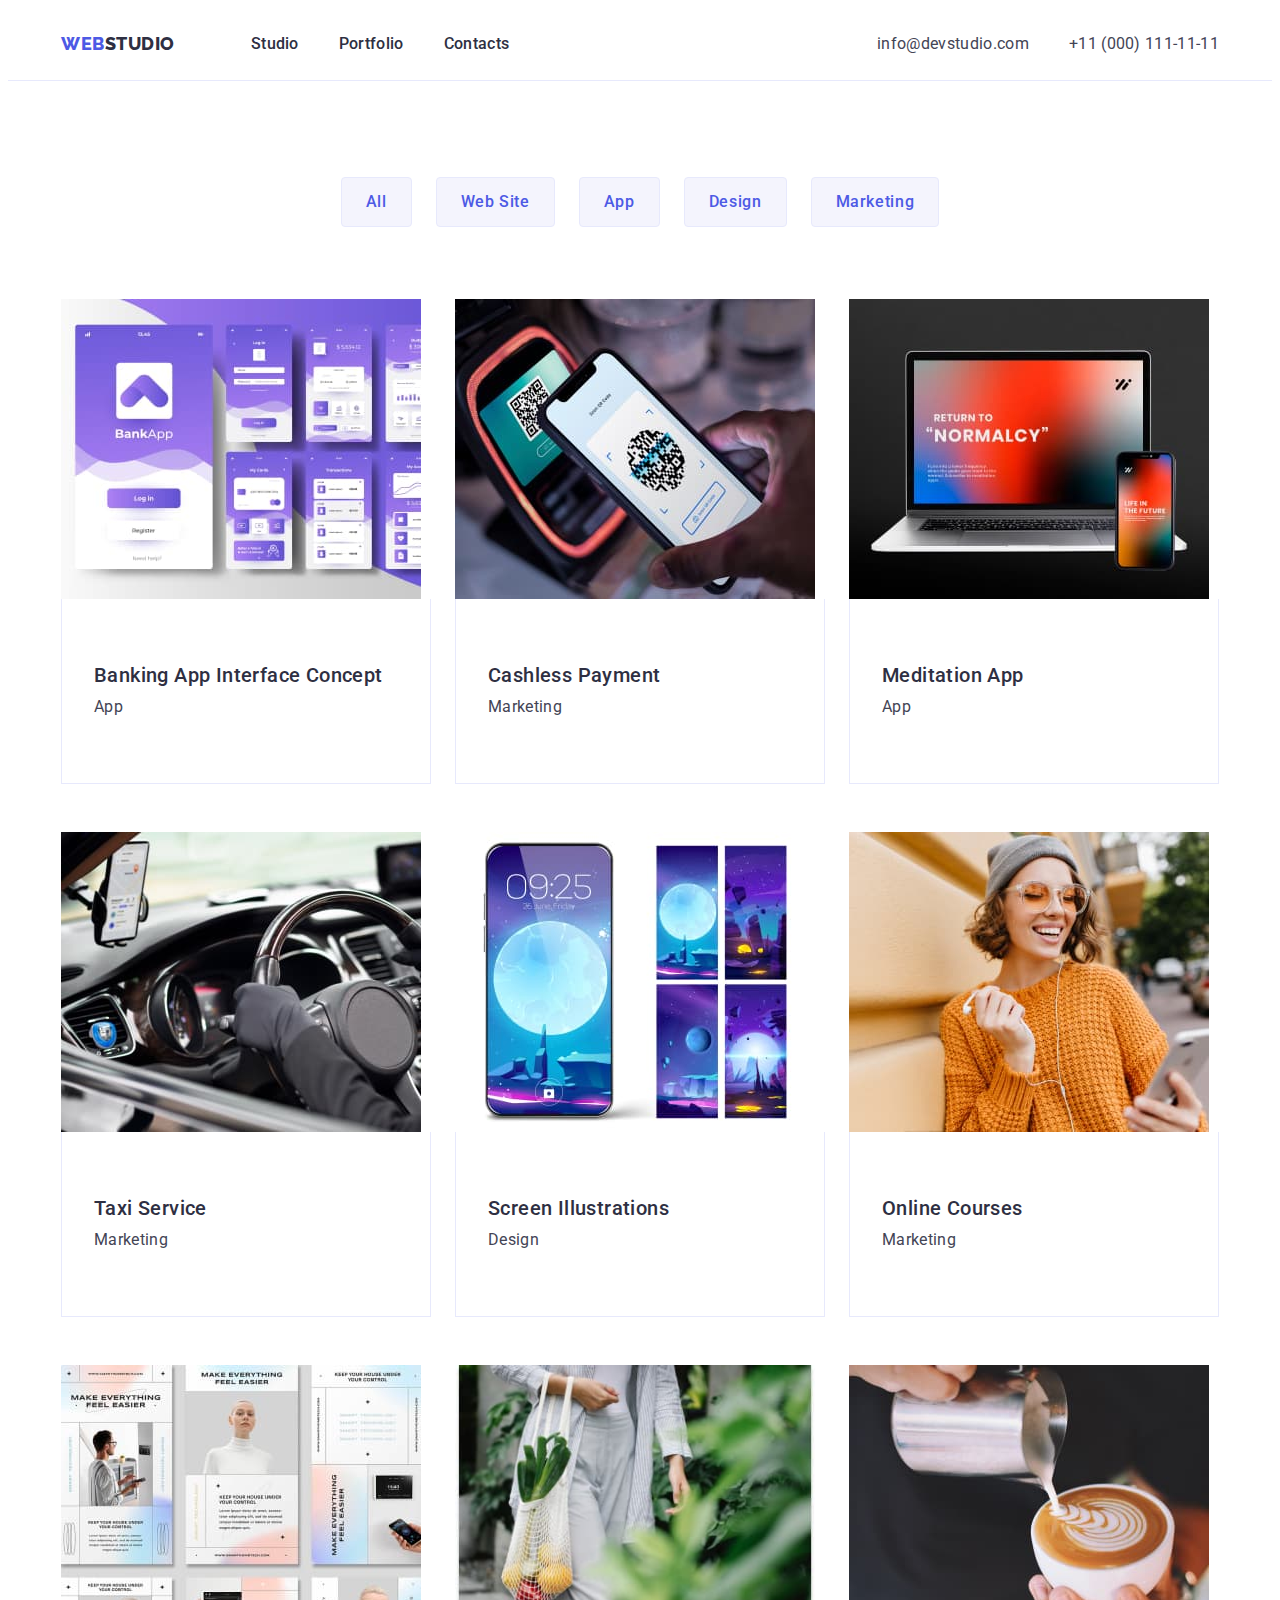
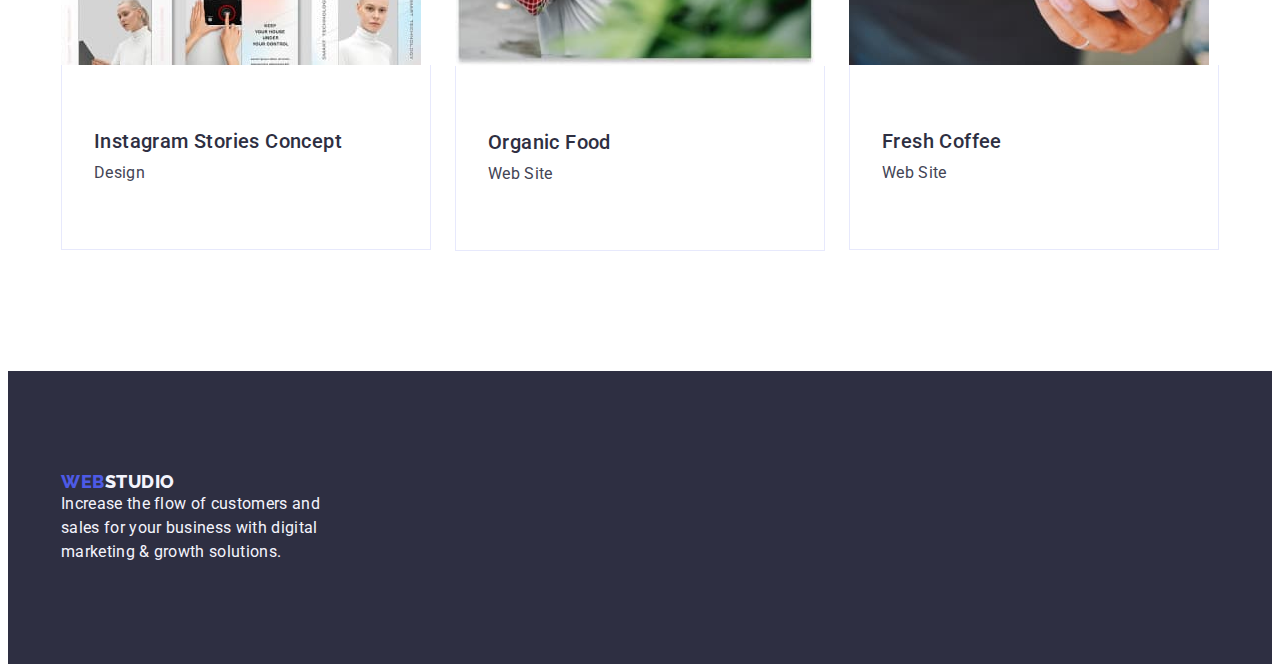
==== portfolio.html @ 02a29c26 "lets-get-started-hw4" ====
<!DOCTYPE html>
<html lang="en">
  <head>
    <meta charset="UTF-8" />
    <meta name="viewport" content="width=device-width, initial-scale=1.0" />
    <title>Portfolio</title>
    <link
      rel="stylesheet"
      href="https://cdnjs.cloudflare.com/ajax/libs/modern-normalize/2.0.0/modern-normalize.min.css"
      integrity="sha512-4xo8blKMVCiXpTaLzQSLSw3KFOVPWhm/TRtuPVc4WG6kUgjH6J03IBuG7JZPkcWMxJ5huwaBpOpnwYElP/m6wg=="
      crossorigin="anonymous"
      referrerpolicy="no-referrer"
    />
    <link rel="stylesheet" href="./css/styles.css" />
    <link rel="preconnect" href="https://fonts.googleapis.com" />
    <link rel="preconnect" href="https://fonts.gstatic.com" crossorigin />
    <link
      href="https://fonts.googleapis.com/css2?family=Raleway:wght@800&family=Roboto:wght@400;500;700;900&display=swap"
      rel="stylesheet"
    />
  </head>
  <body>
    <header class="upper">
      <div class="header-nav container">
        <nav class="logo-navi">
          <a class="logo link" href="./index.html"
            >Web<span class="logo-end">Studio</span></a
          >
          <ul class="list-navi list">
            <li class="navigation-item">
              <a class="navigation-link link" href="./index.html">Studio</a>
            </li>
            <li class="navigation-item">
              <a class="navigation-link link" href="./portfolio.html">Portfolio</a>
            </li>
            <li class="navigation-item">
              <a class="navigation-link link" href="">Contacts</a>
            </li>
          </ul>
        </nav>
        <address class="contact-us">
          <ul class="list contact-nav">
            <li class="address-item">
              <a class="link" href="mailto:info@devstudio.com"
                >info@devstudio.com</a
              >
            </li>
            <li class="address-item">
              <a class="link" href="tel:+110001111111">+11 (000) 111-11-11</a>
            </li>
          </ul>
        </address>
      </div>
    </header>
    <main>
      <section class="portfolio">
        <div class="container">
          <h1 class="visually-hidden">Portfolio</h1>

          <ul class="list filtr-btn">
            <li>
              <button class="portfolio-filtr-btn" type="button">All</button>
            </li>
            <li>
              <button class="portfolio-filtr-btn" type="button">
                Web Site
              </button>
            </li>
            <li>
              <button class="portfolio-filtr-btn" type="button">App</button>
            </li>
            <li>
              <button class="portfolio-filtr-btn" type="button">Design</button>
            </li>
            <li>
              <button class="portfolio-filtr-btn" type="button">
                Marketing
              </button>
            </li>
          </ul>

          <ul class="list portfolio-cards">
            <li class="item-portfolio-card">
              <a class="link" href="">
                <img
                  src="./images/project-card-1.jpg"
                  alt="Banking App Interface Concept"
                  width="360"
                  height="300"
                />
                <div class="portfolio-cards-total">
                  <h2 class="portfolio-cards-title">
                    Banking App Interface Concept
                  </h2>
                  <p class="portfolio-cards-text">App</p>
                </div>
              </a>
            </li>
            <li class="item-portfolio-card">
              <a class="link" href="">
                <img
                  src="./images/project-card-2.jpg"
                  alt="Cashless Payment"
                  width="360"
                  height="300"
                />
                <div class="portfolio-cards-total">
                  <h2 class="portfolio-cards-title">Cashless Payment</h2>
                  <p class="portfolio-cards-text">Marketing</p>
                </div>
              </a>
            </li>
            <li class="item-portfolio-card">
              <a class="link" href="">
                <img
                  src="./images/project-card-3.jpg"
                  alt="Meditation App"
                  width="360"
                  height="300"
                />
                <div class="portfolio-cards-total">
                  <h2 class="portfolio-cards-title">Meditation App</h2>
                  <p class="portfolio-cards-text">App</p>
                </div>
              </a>
            </li>
            <li class="item-portfolio-card">
              <a class="link" href="">
                <img
                  src="./images/project-card-4.jpg"
                  alt="Taxi Service"
                  width="360"
                  height="300"
                />
                <div class="portfolio-cards-total">
                  <h2 class="portfolio-cards-title">Taxi Service</h2>
                  <p class="portfolio-cards-text">Marketing</p>
                </div>
              </a>
            </li>
            <li class="item-portfolio-card">
              <a class="link" href="">
                <img
                  src="./images/project-card-5.jpg"
                  alt="Screen Illustrations"
                  width="360"
                  height="300"
                />
                <div class="portfolio-cards-total">
                  <h2 class="portfolio-cards-title">Screen Illustrations</h2>
                  <p class="portfolio-cards-text">Design</p>
                </div>
              </a>
            </li>
            <li class="item-portfolio-card">
              <a class="link" href="">
                <img
                  src="./images/project-card-6.jpg"
                  alt="Online Courses"
                  width="360"
                  height="300"
                />
               <div class="portfolio-cards-total">
                  <h2 class="portfolio-cards-title">Online Courses</h2>
                  <p class="portfolio-cards-text">Marketing</p>
               </div>
              </a>
            </li>
            <li class="item-portfolio-card">
              <a class="link" href="">
                <img
                  src="./images/project-card-7.jpg"
                  alt="Instagram Stories Concept"
                  width="360"
                  height="300"
                />
               <div class="portfolio-cards-total">
                  <h2 class="portfolio-cards-title">Instagram Stories Concept</h2>
                  <p class="portfolio-cards-text">Design</p>
               </div>
              </a>
            </li>
            <li class="item-portfolio-card">
              <a class="link" href="">
                <img
                  src="./images/project-card-8.jpg"
                  alt="Organic Food"
                  width="360"
                  height="300"
                />
                <div class="portfolio-cards-total">
                  <h2 class="portfolio-cards-title">Organic Food</h2>
                  <p class="portfolio-cards-text">Web Site</p>
                </div>
              </a>
            </li>
            <li class="item-portfolio-card">
              <a class="link" href="">
                <img
                  src="./images/project-card-9.jpg"
                  alt="Fresh Coffee"
                  width="360"
                  height="300"
                />
               <div class="portfolio-cards-total">
                  <h2 class="portfolio-cards-title">Fresh Coffee</h2>
                  <p class="portfolio-cards-text">Web Site</p>
               </div>
              </a>
            </li>
          </ul>
        </div>
      </section>
    </main>
    <footer class="bottom">
      <div class="container">
        <a class="logo link" href="./index.html"
          >Web<span class="bottom-logo-end">Studio</span></a
        >
        <p class="footer-text">
          Increase the flow of customers and sales for your business with
          digital marketing & growth solutions.
        </p>
      </div>
    </footer>
  </body>
</html>
---- css/styles.css ----
:root {
  --color-primary-brand: #4d5ae5;
  --color-pressed-state: #404bbf;
  --color-dark: #2e2f42;
  --color-success: #31d0aa;
  --color-text: #434455;
  --color-subtitle-text: #8e8f99;
  --color-accent: #e7e9fc;
  --color-light-mode-background: #f4f4fd;
  --color-overlay: #2e2f42;
  --color-hero-background: #2e2f42;
  --color-hero-title: #ffffff;
  --color-advantages-background: #ffffff;
  --color-team-card-background: #ffffff;
  --color-header-background: #ffffff;
  --color-activity-background: #ffffff;
  --color-modal-background: #fcfcfc;
  --color-portfolio-background: #ffffff;
}
/* **************************************************** */
body {
  font-family: "Roboto", sans-serif;
  color: var(--color-text);
  background-color: var(--color-team-card-background);
}

header {
  border-bottom: 1px solid var(--color-accent, #e7e9fc);
  background: var(--color-header-background, #ffffff);
}

footer {
  background-color: var(--color-overlay);
}

address {
  font-style: normal;
}

button {
  font-family: inherit;
}

.link {
  text-decoration: none;
  color: currentColor;
}

.list {
  list-style-type: none;
}

h1,
h2,
h3,
h4,
h5,
h6,
p {
  margin-top: 0;
  margin-bottom: 0;
}

ul,
ol {
  margin-top: 0;
  margin-bottom: 0;
  padding-left: 0;
}

img {
  display: block;
  max-width: 100%;
  height: auto;
}

.visually-hidden {
  position: absolute;
  width: 1px;
  height: 1px;
  margin: -1px;
  border: 0;
  padding: 0;
  white-space: nowrap;
  clip-path: inset(100%);
  clip: rect(0 0 0 0);
  overflow: hidden;
}

.container {
  max-width: 1158px;
  margin: 0 auto;
  padding: 0 15px;
}

.upper {
  padding: 24px 0;
}

.header-nav {
  display: flex;
  align-items: center;
}

.logo-navi {
  display: flex;
  align-items: center;
}

.list-navi {
  display: flex;
  align-items: center;
  gap: 40px;
}

.logo {
  color: var(--color-primary-brand);
  font-family: "Raleway", sans-serif;
  font-size: 18px;
  font-weight: 800;
  line-height: 1.17;
  letter-spacing: 0.03em;
  text-transform: uppercase;
  margin-right: 76px;
}

.logo-end {
  color: var(--color-dark);
}

.contact-us {
  margin-left: auto;
}

.contact-nav {
  display: flex;
  align-items: center;
  gap: 40px;
}

.navigation-item {
  color: var(--color-dark);
  font-size: 16px;
  font-weight: 500;
  line-height: 1.5;
  letter-spacing: 0.02em;
}

.navigation-link {
  padding: 24px 0 24px;
}

.address-item {
  font-size: 16px;
  font-weight: 400;
  line-height: 1.5;
  letter-spacing: 0.02em;
}

.link:hover,
.link:focus {
  color: var(--color-pressed-state);
}

.hero {
  background-color: var(--color-hero-background);
  max-width: 100%;
  padding: 188px 0px;
  margin: 0 auto;
}

.hero-title {
  color: var(--color-hero-title);
  text-align: center;
  font-size: 56px;
  line-height: 1.07;
  letter-spacing: 0.02em;
  max-width: 496px;
  text-align: center;
  margin: 0 auto;
  margin-bottom: 48px;
}

.hero-btn {
  cursor: pointer;
  color: var(--color-team-card-background);
  font-size: 16px;
  font-weight: 500;
  line-height: 1.5;
  letter-spacing: 0.04em;
  background-color: var(--color-primary-brand);
  display: block;
  min-width: 169px;
  height: 56px;
  padding: 16px 32px;
  margin: 0 auto;
  gap: 10px;
  border: none;
  border-radius: 4px;
  box-shadow: 0px 4px 4px 0px rgba(0, 0, 0, 0.15);
}

.hero-btn:hover,
.hero-btn:focus {
  background-color: var(--color-pressed-state);
}

.advantages {
  background-color: var(--color-advantages-background);
  padding-top: 120px;
  padding-bottom: 120px;
}

.advantages-list {
  display: flex;
  gap: 24px;
}

.advantages-item {
  width: calc((100% - 3 * 24px) / 4);
}

.advantages-subtitle {
  color: var(--color-dark);
  font-size: 20px;
  font-weight: 500;
  line-height: 1.2;
  letter-spacing: 0.02em;
  margin-bottom: 8px;
}
.advantages-text {
  color: var(--color-text);
  font-size: 16px;
  font-weight: 400;
  line-height: 1.5;
  letter-spacing: 0.02em;
}

.activity {
  background-color: var(--color-activity-background);
  padding-bottom: 120px;
}

.activity-title {
  color: var(--color-dark);
  text-align: center;
  font-size: 36px;
  font-weight: 700;
  line-height: 1.11;
  letter-spacing: 0.02em;
  text-transform: capitalize;
  margin-bottom: 72px;
}

.activity-list {
  display: flex;
  gap: 24px;
}

.activity-item {

}

.team {
  background-color: var(--color-light-mode-background);
  padding-top: 120px;
  padding-bottom: 120px;
}

.team-list {
  display: flex;
  gap: 24px;
}

.team-list-item {
  background-color: var(--color-team-card-background);
  width: calc((100% - 3 * 24px) / 4);
  border-radius: 0px 0px 4px 4px;
}

.team-member {
  padding: 32px 0;
}

.team-title {
  color: var(--color-dark);
  text-align: center;
  font-size: 36px;
  font-weight: 700;
  line-height: 1.11;
  letter-spacing: 0.02em;
  text-transform: capitalize;
  margin-bottom: 72px;
}

.team-subtitle {
  color: var(--color-dark);
  text-align: center;
  font-size: 20px;
  font-weight: 500;
  line-height: 1.2;
  letter-spacing: 0.02em;
  margin-bottom: 8px;
}

.team-text {
  color: var(--color-text);
  text-align: center;
  font-size: 16px;
  font-weight: 400;
  line-height: 1.5;
  letter-spacing: 0.02em;
}

.bottom {
  padding: 100px 0;
}

.bottom-logo {
  color: var(--color-primary-brand);
  font-family: "Raleway", sans-serif;
  font-size: 18px;
  font-weight: 800;
  line-height: 1.17;
  letter-spacing: 0.03em;
  text-transform: uppercase;
  margin-bottom: 16px;
  display: inline-block;
}

.bottom-logo-end {
  color: var(--color-light-mode-background);
  font-family: "Raleway", sans-serif;
  font-size: 18px;
  font-weight: 800;
  line-height: 1.17;
  letter-spacing: 0.03em;
  text-transform: uppercase;
}

.footer-text {
  color: var(--color-light-mode-background);
  font-size: 16px;
  font-weight: 400;
  line-height: 1.5;
  letter-spacing: 0.02em;
  max-width: 264px;
  height: 72px;
}

.portfolio {
  background-color: var(--color-portfolio-background);
  padding-top: 96px;
  padding-bottom: 120px;
}

.filtr-btn {
  display: flex;
  justify-content: center;
  gap: 24px;
  margin-bottom: 72px;
}

.portfolio-filtr-btn {
  color: var(--color-primary-brand);
  text-align: center;
  font-size: 16px;
  font-weight: 500;
  line-height: 1.5;
  letter-spacing: 0.04em;
  background: var(--color-light-mode-background);
  cursor: pointer;
  border-radius: 4px;
  border: 1px solid var(--color-accent);
  background: var(--color-light-mode-background);
  padding: 12px 24px;
}

.portfolio-filtr-btn:hover,
.portfolio-filtr-btn:focus {
  color: var(--color-hero-title);
  background-color: var(--color-pressed-state);
  border: 1px solid transparent;
}

.portfolio-cards {
  display: flex;
  flex-shrink: 0;
  flex-wrap: wrap;
  column-gap: 24px;
  row-gap: 48px;
}

.item-portfolio-card {
  width: calc((100% - 48px) / 3);
}

.portfolio-cards-total {
  padding: 32px 16px;
  border: 1px solid #e7e9fc;
  border-top: none;
}

.portfolio-cards-title {
  color: var(--color-dark);
  font-size: 20px;
  font-weight: 500;
  line-height: 1.2;
  letter-spacing: 0.02em;
  margin: 32px 16px 8px;
}

.portfolio-cards-text {
  color: var(--color-text);
  font-size: 16px;
  font-weight: 400;
  line-height: 1.5;
  letter-spacing: 0.02em;
  margin: 0px 16px 32px;
}
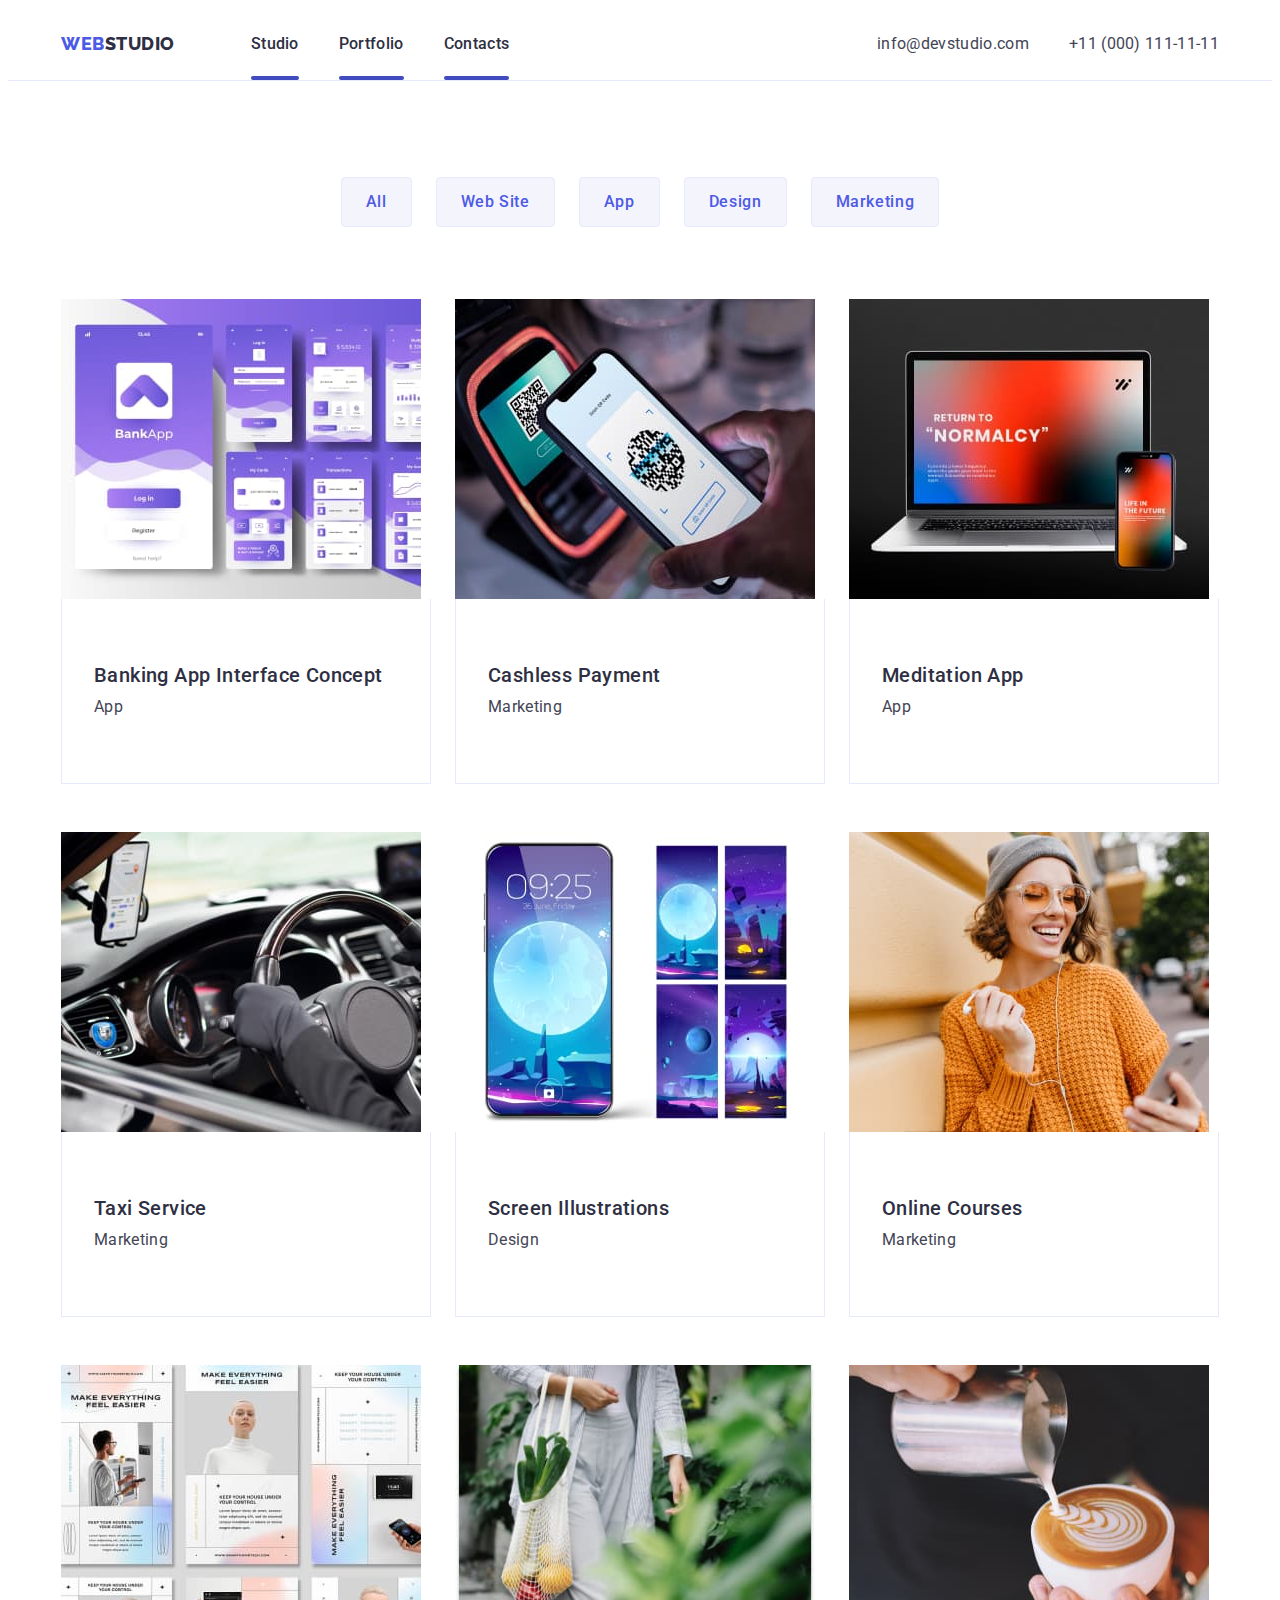
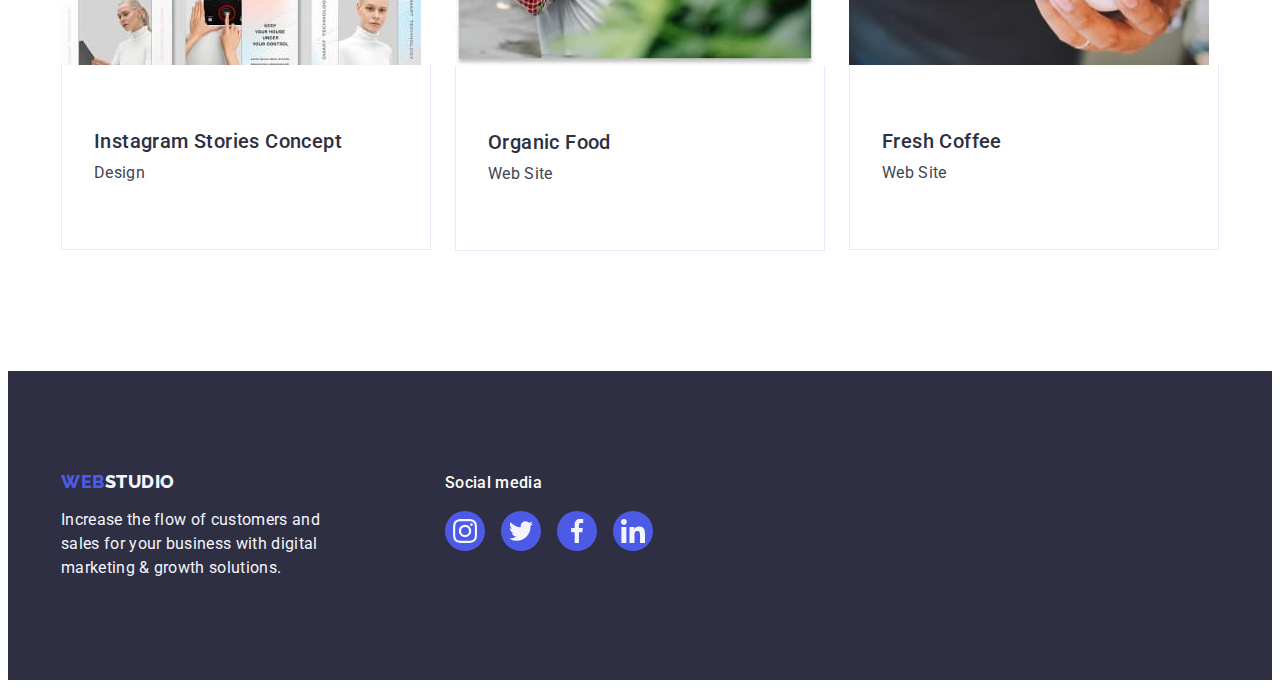
==== commit 499e0bb5: "svg+modal" ====
--- a/portfolio.html
+++ b/portfolio.html
@@ -31,7 +31,9 @@
               <a class="navigation-link link" href="./index.html">Studio</a>
             </li>
             <li class="navigation-item">
-              <a class="navigation-link link" href="./portfolio.html">Portfolio</a>
+              <a class="navigation-link link" href="./portfolio.html"
+                >Portfolio</a
+              >
             </li>
             <li class="navigation-item">
               <a class="navigation-link link" href="">Contacts</a>
@@ -82,12 +84,21 @@
           <ul class="list portfolio-cards">
             <li class="item-portfolio-card">
               <a class="link" href="">
-                <img
-                  src="./images/project-card-1.jpg"
-                  alt="Banking App Interface Concept"
-                  width="360"
-                  height="300"
-                />
+                <div class="cards-cover-wrap">
+                  <img
+                    src="./images/project-card-1.jpg"
+                    alt="Banking App Interface Concept"
+                    width="360"
+                    height="300"
+                  />
+                  <div class="portfolio-cards-cover">
+                    <p class="portfolio-cards-cover-text">
+                      14 Stylish and User-Friendly App Design Concepts · Task
+                      Manager App · Calorie Tracker App · Exotic Fruit Ecommerce
+                      App · Cloud Storage App
+                    </p>
+                  </div>
+                </div>
                 <div class="portfolio-cards-total">
                   <h2 class="portfolio-cards-title">
                     Banking App Interface Concept
@@ -98,12 +109,21 @@
             </li>
             <li class="item-portfolio-card">
               <a class="link" href="">
-                <img
-                  src="./images/project-card-2.jpg"
-                  alt="Cashless Payment"
-                  width="360"
-                  height="300"
-                />
+                <div class="cards-cover-wrap">
+                  <img
+                    src="./images/project-card-2.jpg"
+                    alt="Cashless Payment"
+                    width="360"
+                    height="300"
+                  />
+                  <div class="portfolio-cards-cover">
+                    <p class="portfolio-cards-cover-text">
+                      14 Stylish and User-Friendly App Design Concepts · Task
+                      Manager App · Calorie Tracker App · Exotic Fruit Ecommerce
+                      App · Cloud Storage App
+                    </p>
+                  </div>
+                </div>
                 <div class="portfolio-cards-total">
                   <h2 class="portfolio-cards-title">Cashless Payment</h2>
                   <p class="portfolio-cards-text">Marketing</p>
@@ -112,12 +132,21 @@
             </li>
             <li class="item-portfolio-card">
               <a class="link" href="">
-                <img
-                  src="./images/project-card-3.jpg"
-                  alt="Meditation App"
-                  width="360"
-                  height="300"
-                />
+                <div class="cards-cover-wrap">
+                  <img
+                    src="./images/project-card-3.jpg"
+                    alt="Meditation App"
+                    width="360"
+                    height="300"
+                  />
+                  <div class="portfolio-cards-cover">
+                    <p class="portfolio-cards-cover-text">
+                      14 Stylish and User-Friendly App Design Concepts · Task
+                      Manager App · Calorie Tracker App · Exotic Fruit Ecommerce
+                      App · Cloud Storage App
+                    </p>
+                  </div>
+                </div>
                 <div class="portfolio-cards-total">
                   <h2 class="portfolio-cards-title">Meditation App</h2>
                   <p class="portfolio-cards-text">App</p>
@@ -126,12 +155,21 @@
             </li>
             <li class="item-portfolio-card">
               <a class="link" href="">
-                <img
-                  src="./images/project-card-4.jpg"
-                  alt="Taxi Service"
-                  width="360"
-                  height="300"
-                />
+                <div class="cards-cover-wrap">
+                  <img
+                    src="./images/project-card-4.jpg"
+                    alt="Taxi Service"
+                    width="360"
+                    height="300"
+                  />
+                  <div class="portfolio-cards-cover">
+                    <p class="portfolio-cards-cover-text">
+                      14 Stylish and User-Friendly App Design Concepts · Task
+                      Manager App · Calorie Tracker App · Exotic Fruit Ecommerce
+                      App · Cloud Storage App
+                    </p>
+                  </div>
+                </div>
                 <div class="portfolio-cards-total">
                   <h2 class="portfolio-cards-title">Taxi Service</h2>
                   <p class="portfolio-cards-text">Marketing</p>
@@ -140,12 +178,21 @@
             </li>
             <li class="item-portfolio-card">
               <a class="link" href="">
-                <img
-                  src="./images/project-card-5.jpg"
-                  alt="Screen Illustrations"
-                  width="360"
-                  height="300"
-                />
+                <div class="cards-cover-wrap">
+                  <img
+                    src="./images/project-card-5.jpg"
+                    alt="Screen Illustrations"
+                    width="360"
+                    height="300"
+                  />
+                  <div class="portfolio-cards-cover">
+                    <p class="portfolio-cards-cover-text">
+                      14 Stylish and User-Friendly App Design Concepts · Task
+                      Manager App · Calorie Tracker App · Exotic Fruit Ecommerce
+                      App · Cloud Storage App
+                    </p>
+                  </div>
+                </div>
                 <div class="portfolio-cards-total">
                   <h2 class="portfolio-cards-title">Screen Illustrations</h2>
                   <p class="portfolio-cards-text">Design</p>
@@ -154,40 +201,69 @@
             </li>
             <li class="item-portfolio-card">
               <a class="link" href="">
-                <img
-                  src="./images/project-card-6.jpg"
-                  alt="Online Courses"
-                  width="360"
-                  height="300"
-                />
-               <div class="portfolio-cards-total">
+                <div class="cards-cover-wrap">
+                  <img
+                    src="./images/project-card-6.jpg"
+                    alt="Online Courses"
+                    width="360"
+                    height="300"
+                  />
+                  <div class="portfolio-cards-cover">
+                    <p class="portfolio-cards-cover-text">
+                      14 Stylish and User-Friendly App Design Concepts · Task
+                      Manager App · Calorie Tracker App · Exotic Fruit Ecommerce
+                      App · Cloud Storage App
+                    </p>
+                  </div>
+                </div>
+                <div class="portfolio-cards-total">
                   <h2 class="portfolio-cards-title">Online Courses</h2>
                   <p class="portfolio-cards-text">Marketing</p>
-               </div>
-              </a>
-            </li>
-            <li class="item-portfolio-card">
-              <a class="link" href="">
-                <img
-                  src="./images/project-card-7.jpg"
-                  alt="Instagram Stories Concept"
-                  width="360"
-                  height="300"
-                />
-               <div class="portfolio-cards-total">
-                  <h2 class="portfolio-cards-title">Instagram Stories Concept</h2>
+                </div>
+              </a>
+            </li>
+            <li class="item-portfolio-card">
+              <a class="link" href="">
+                <div class="cards-cover-wrap">
+                  <img
+                    src="./images/project-card-7.jpg"
+                    alt="Instagram Stories Concept"
+                    width="360"
+                    height="300"
+                  />
+                  <div class="portfolio-cards-cover">
+                    <p class="portfolio-cards-cover-text">
+                      14 Stylish and User-Friendly App Design Concepts · Task
+                      Manager App · Calorie Tracker App · Exotic Fruit Ecommerce
+                      App · Cloud Storage App
+                    </p>
+                  </div>
+                </div>
+                <div class="portfolio-cards-total">
+                  <h2 class="portfolio-cards-title">
+                    Instagram Stories Concept
+                  </h2>
                   <p class="portfolio-cards-text">Design</p>
-               </div>
-              </a>
-            </li>
-            <li class="item-portfolio-card">
-              <a class="link" href="">
-                <img
-                  src="./images/project-card-8.jpg"
-                  alt="Organic Food"
-                  width="360"
-                  height="300"
-                />
+                </div>
+              </a>
+            </li>
+            <li class="item-portfolio-card">
+              <a class="link" href="">
+                <div class="cards-cover-wrap">
+                  <img
+                    src="./images/project-card-8.jpg"
+                    alt="Organic Food"
+                    width="360"
+                    height="300"
+                  />
+                  <div class="portfolio-cards-cover">
+                    <p class="portfolio-cards-cover-text">
+                      14 Stylish and User-Friendly App Design Concepts · Task
+                      Manager App · Calorie Tracker App · Exotic Fruit Ecommerce
+                      App · Cloud Storage App
+                    </p>
+                  </div>
+                </div>
                 <div class="portfolio-cards-total">
                   <h2 class="portfolio-cards-title">Organic Food</h2>
                   <p class="portfolio-cards-text">Web Site</p>
@@ -196,16 +272,25 @@
             </li>
             <li class="item-portfolio-card">
               <a class="link" href="">
-                <img
-                  src="./images/project-card-9.jpg"
-                  alt="Fresh Coffee"
-                  width="360"
-                  height="300"
-                />
-               <div class="portfolio-cards-total">
+                <div class="cards-cover-wrap">
+                  <img
+                    src="./images/project-card-9.jpg"
+                    alt="Fresh Coffee"
+                    width="360"
+                    height="300"
+                  />
+                  <div class="portfolio-cards-cover">
+                    <p class="portfolio-cards-cover-text">
+                      14 Stylish and User-Friendly App Design Concepts · Task
+                      Manager App · Calorie Tracker App · Exotic Fruit Ecommerce
+                      App · Cloud Storage App
+                    </p>
+                  </div>
+                </div>
+                <div class="portfolio-cards-total">
                   <h2 class="portfolio-cards-title">Fresh Coffee</h2>
                   <p class="portfolio-cards-text">Web Site</p>
-               </div>
+                </div>
               </a>
             </li>
           </ul>
@@ -214,13 +299,49 @@
     </main>
     <footer class="bottom">
       <div class="container">
-        <a class="logo link" href="./index.html"
-          >Web<span class="bottom-logo-end">Studio</span></a
-        >
-        <p class="footer-text">
-          Increase the flow of customers and sales for your business with
-          digital marketing & growth solutions.
-        </p>
+        <div class="footer-logo-text">
+          <a class="bottom-logo link" href="./index.html"
+            >Web<span class="bottom-logo-end">Studio</span></a
+          >
+          <p class="footer-text">
+            Increase the flow of customers and sales for your business with
+            digital marketing & growth solutions.
+          </p>
+        </div>
+
+        <div class="footer-social-media">
+          <p class="footer-social-media-subtitle">Social media</p>
+          <ul class="footer-social-media-list list">
+            <li class="footer-social-media-item">
+              <a class="footer-social-media-link link" href="">
+                <svg class="footer-social-media-icon" width="24" height="24">
+                  <use href="./images/icons.svg#icon-instagram-1"></use>
+                </svg>
+              </a>
+            </li>
+            <li class="footer-social-media-item">
+              <a class="footer-social-media-link link" href="">
+                <svg class="footer-social-media-icon" width="24" height="24">
+                  <use href="./images/icons.svg#icon-twitter-1"></use>
+                </svg>
+              </a>
+            </li>
+            <li class="footer-social-media-item">
+              <a class="footer-social-media-link link" href="">
+                <svg class="footer-social-media-icon" width="24" height="24">
+                  <use href="./images/icons.svg#icon-facebook-1"></use>
+                </svg>
+              </a>
+            </li>
+            <li class="footer-social-media-item">
+              <a class="footer-social-media-link link" href="">
+                <svg class="footer-social-media-icon" width="24" height="24">
+                  <use href="./images/icons.svg#icon-linkedin-1"></use>
+                </svg>
+              </a>
+            </li>
+          </ul>
+        </div>
       </div>
     </footer>
   </body>
--- a/css/styles.css
+++ b/css/styles.css
@@ -14,6 +14,7 @@
   --color-team-card-background: #ffffff;
   --color-header-background: #ffffff;
   --color-activity-background: #ffffff;
+  --color-customers-background: #ffffff;
   --color-modal-background: #fcfcfc;
   --color-portfolio-background: #ffffff;
 }
@@ -44,6 +45,7 @@
 .link {
   text-decoration: none;
   color: currentColor;
+  transition: color 250ms cubic-bezier(0.4, 0, 0.2, 1);
 }
 
 .list {
@@ -139,15 +141,29 @@
 }
 
 .navigation-item {
+  position: relative;
   color: var(--color-dark);
   font-size: 16px;
   font-weight: 500;
   line-height: 1.5;
   letter-spacing: 0.02em;
+  transition: color 250ms cubic-bezier(0.4, 0, 0.2, 1);
 }
 
 .navigation-link {
   padding: 24px 0 24px;
+}
+
+.navigation-link::after {
+  content: "";
+  position: absolute;
+  left: 0;
+  right: 0;
+  bottom: -24px;
+  width: 100%;
+  height: 4px;
+  border-radius: 2px;
+  background: var(--color-pressed-state);
 }
 
 .address-item {
@@ -164,6 +180,15 @@
 
 .hero {
   background-color: var(--color-hero-background);
+  background-image: linear-gradient(
+      rgba(46, 47, 66, 0.7),
+      rgba(46, 47, 66, 0.7)
+    ),
+    url(../images/hero-bg.jpg);
+  background-repeat: no-repeat;
+  background-position: center;
+  background-size: cover;
+
   max-width: 100%;
   padding: 188px 0px;
   margin: 0 auto;
@@ -198,6 +223,7 @@
   border: none;
   border-radius: 4px;
   box-shadow: 0px 4px 4px 0px rgba(0, 0, 0, 0.15);
+  transition: background-color 250ms cubic-bezier(0.4, 0, 0.2, 1);
 }
 
 .hero-btn:hover,
@@ -217,7 +243,25 @@
 }
 
 .advantages-item {
-  width: calc((100% - 3 * 24px) / 4);
+  flex-basis: calc((100% - 3 * 24px) / 4);
+}
+
+.advantages-icon-wrap {
+  width: 100%;
+  height: 112px;
+  display: flex;
+  justify-content: center;
+  align-items: center;
+  padding: 24px 100px;
+  margin-bottom: 8px;
+  border-radius: 4px;
+  background: var(--color-light-mode-background);
+}
+
+.advantages-icon {
+  /* display: flex;
+  justify-content: center;
+  align-items: center; */
 }
 
 .advantages-subtitle {
@@ -258,7 +302,47 @@
 }
 
 .activity-item {
-
+}
+
+.customers {
+  background-color: var(--color-customers-background);
+  padding: 120px 0px;
+}
+
+.customers-title {
+  color: var(--color-dark);
+  text-align: center;
+  font-size: 36px;
+  font-weight: 700;
+  line-height: 1.11;
+  letter-spacing: 0.02em;
+  text-transform: capitalize;
+  margin-bottom: 72px;
+}
+
+.customers-list {
+  display: flex;
+  gap: 24px;
+}
+
+.customers-item {
+  flex-basis: calc((100% - 5 * 24px) / 6);
+}
+
+.customers-icon {
+  display: inline-flex;
+  justify-content: center;
+  align-items: center;
+  fill: var(--color-subtitle-text);
+  border-radius: 4px;
+  border: 1px solid var(--color-subtitle-text);
+  transition: border 250ms cubic-bezier(0.4, 0, 0.2, 1),
+    fill 250ms cubic-bezier(0.4, 0, 0.2, 1);
+}
+
+.customers-icon:hover {
+  fill: var(--color-pressed-state);
+  border: 1px solid var(--color-pressed-state);
 }
 
 .team {
@@ -274,7 +358,7 @@
 
 .team-list-item {
   background-color: var(--color-team-card-background);
-  width: calc((100% - 3 * 24px) / 4);
+  flex-basis: calc((100% - 3 * 24px) / 4);
   border-radius: 0px 0px 4px 4px;
 }
 
@@ -310,10 +394,56 @@
   font-weight: 400;
   line-height: 1.5;
   letter-spacing: 0.02em;
+  margin-bottom: 8px;
+}
+
+.team-member-social-list {
+  display: flex;
+  justify-content: center;
+  gap: 24px;
+}
+
+.team-member-social-item {
+  width: 40px;
+  height: 40px;
+}
+
+.team-member-social-link {
+  width: 100%;
+  height: 100%;
+  display: flex;
+  justify-content: center;
+  align-items: center;
+  background-color: var(--color-primary-brand);
+  border-radius: 50%;
+  transition: background-color 250ms cubic-bezier(0.4, 0, 0.2, 1);
+}
+
+.team-member-social-link:hover {
+  background-color: var(--color-pressed-state);
+}
+
+.team-member-social-icon {
+  display: flex;
+  justify-content: center;
+  align-items: center;
+  fill: var(--color-light-mode-background);
 }
 
 .bottom {
+  display: flex;
   padding: 100px 0;
+}
+
+.bottom .container {
+  width: 1158px;
+  flex-shrink: 0;
+  display: flex;
+  align-items: baseline;
+}
+
+.footer-logo-text {
+  margin-right: 120px;
 }
 
 .bottom-logo {
@@ -348,6 +478,47 @@
   height: 72px;
 }
 
+.footer-social-media {
+  display: block;
+}
+.footer-social-media-subtitle {
+  color: var(--color-hero-title);
+  font-size: 16px;
+  font-weight: 500;
+  line-height: 1.5;
+  letter-spacing: 0.02em;
+}
+.footer-social-media-list {
+  display: flex;
+  gap: 16px;
+  margin-top: 16px;
+}
+.footer-social-media-item {
+  width: 40px;
+  height: 40px;
+}
+.footer-social-media-link {
+  width: 100%;
+  height: 100%;
+  display: flex;
+  justify-content: center;
+  align-items: center;
+  background-color: var(--color-primary-brand);
+  border-radius: 50%;
+  transition: background-color 250ms cubic-bezier(0.4, 0, 0.2, 1);
+}
+
+.footer-social-media-link:hover {
+  background-color: var(--color-success);
+}
+
+.footer-social-media-icon {
+  display: flex;
+  justify-content: center;
+  align-items: center;
+  fill: var(--color-light-mode-background);
+}
+
 .portfolio {
   background-color: var(--color-portfolio-background);
   padding-top: 96px;
@@ -368,12 +539,16 @@
   font-weight: 500;
   line-height: 1.5;
   letter-spacing: 0.04em;
-  background: var(--color-light-mode-background);
+  background-color: var(--color-light-mode-background);
   cursor: pointer;
   border-radius: 4px;
   border: 1px solid var(--color-accent);
   background: var(--color-light-mode-background);
   padding: 12px 24px;
+  transition: color 250ms cubic-bezier(0.4, 0, 0.2, 1),
+    background-color 250ms cubic-bezier(0.4, 0, 0.2, 1),
+    border 250ms cubic-bezier(0.4, 0, 0.2, 1),
+    box-shadow 250ms cubic-bezier(0.4, 0, 0.2, 1);
 }
 
 .portfolio-filtr-btn:hover,
@@ -381,6 +556,8 @@
   color: var(--color-hero-title);
   background-color: var(--color-pressed-state);
   border: 1px solid transparent;
+  box-shadow: 0px 2px 2px 0px rgba(0, 0, 0, 0.12),
+    0px 2px 1px 0px rgba(0, 0, 0, 0.08), 0px 3px 1px 0px rgba(0, 0, 0, 0.1);
 }
 
 .portfolio-cards {
@@ -392,7 +569,18 @@
 }
 
 .item-portfolio-card {
-  width: calc((100% - 48px) / 3);
+  flex-basis: calc((100% - 48px) / 3);
+  transition: box-shadow 250ms cubic-bezier(0.4, 0, 0.2, 1);
+}
+
+.item-portfolio-card:hover,
+.item-portfolio-card:focus {
+  box-shadow: 0px 2px 2px 0px rgba(0, 0, 0, 0.12),
+  0px 2px 1px 0px rgba(0, 0, 0, 0.08), 0px 3px 1px 0px rgba(0, 0, 0, 0.1);  
+}
+
+.item-portfolio-card:hover .portfolio-cards-cover {
+  transform: translateY(0);
 }
 
 .portfolio-cards-total {
@@ -418,3 +606,84 @@
   letter-spacing: 0.02em;
   margin: 0px 16px 32px;
 }
+
+.cards-cover-wrap {
+  position: relative;
+  overflow: hidden;
+}
+
+.portfolio-cards-cover {
+  position: absolute;
+  top: 0;
+  color: var(--color-light-mode-background);
+  background: var(--color-primary-brand);
+  font-size: 16px;
+  line-height: 1.5;
+  letter-spacing: 0.02em;
+  height: 300px;
+  padding: 40px 32px 164px;
+  transform: translateY(100%);
+  transition: transform 250ms cubic-bezier(0.4, 0, 0.2, 1);
+}
+
+.backdrop {
+  position: fixed;
+  width: 100%;
+  height: 100%;
+  background-color: rgba(46, 47, 66, 0.4);
+  top: 0;
+  transition: opacity 250ms cubic-bezier(0.4, 0, 0.2, 1),
+    visibility 250ms cubic-bezier(0.4, 0, 0.2, 1);
+}
+
+.modal {
+  width: 408px;
+  min-height: 584px;
+  border-radius: 4px;
+  background: var(--color-modal-background);
+  box-shadow: 0px 2px 1px 0px rgba(0, 0, 0, 0.2),
+    0px 1px 3px 0px rgba(0, 0, 0, 0.12), 0px 1px 1px 0px rgba(0, 0, 0, 0.14);
+  position: absolute;
+  top: 50%;
+  left: 50%;
+  transform: translate(-50%, -50%) scale(1);
+  transition: transform 250ms cubic-bezier(0.4, 0, 0.2, 1);
+}
+
+.modal-close-button {
+  position: absolute;
+  height: 24px;
+  width: 24px;
+  border-radius: 50%;
+  display: flex;
+  align-items: center;
+  justify-content: center;
+  background-color: var(--color-accent);
+  border: 1px solid rgba(0, 0, 0, 0.1);
+  padding: 0;
+  cursor: pointer;
+  transition: background-color 250ms cubic-bezier(0.4, 0, 0.2, 1),
+    border 250ms cubic-bezier(0.4, 0, 0.2, 1);
+  top: 24px;
+  right: 24px;
+}
+
+.modal-close-button:hover,
+.modal-close-button:focus {
+  background-color: var(--color-pressed-state);
+  border: none;
+  fill: var(--color-hero-title);
+}
+
+.modal-close-icon {
+}
+
+.is-hidden {
+  opacity: 0;
+  visibility: hidden;
+  pointer-events: none;
+}
+
+.backdrop.is-hidden .modal {
+  transform: translate(-50%, -50%) scale(0);
+}
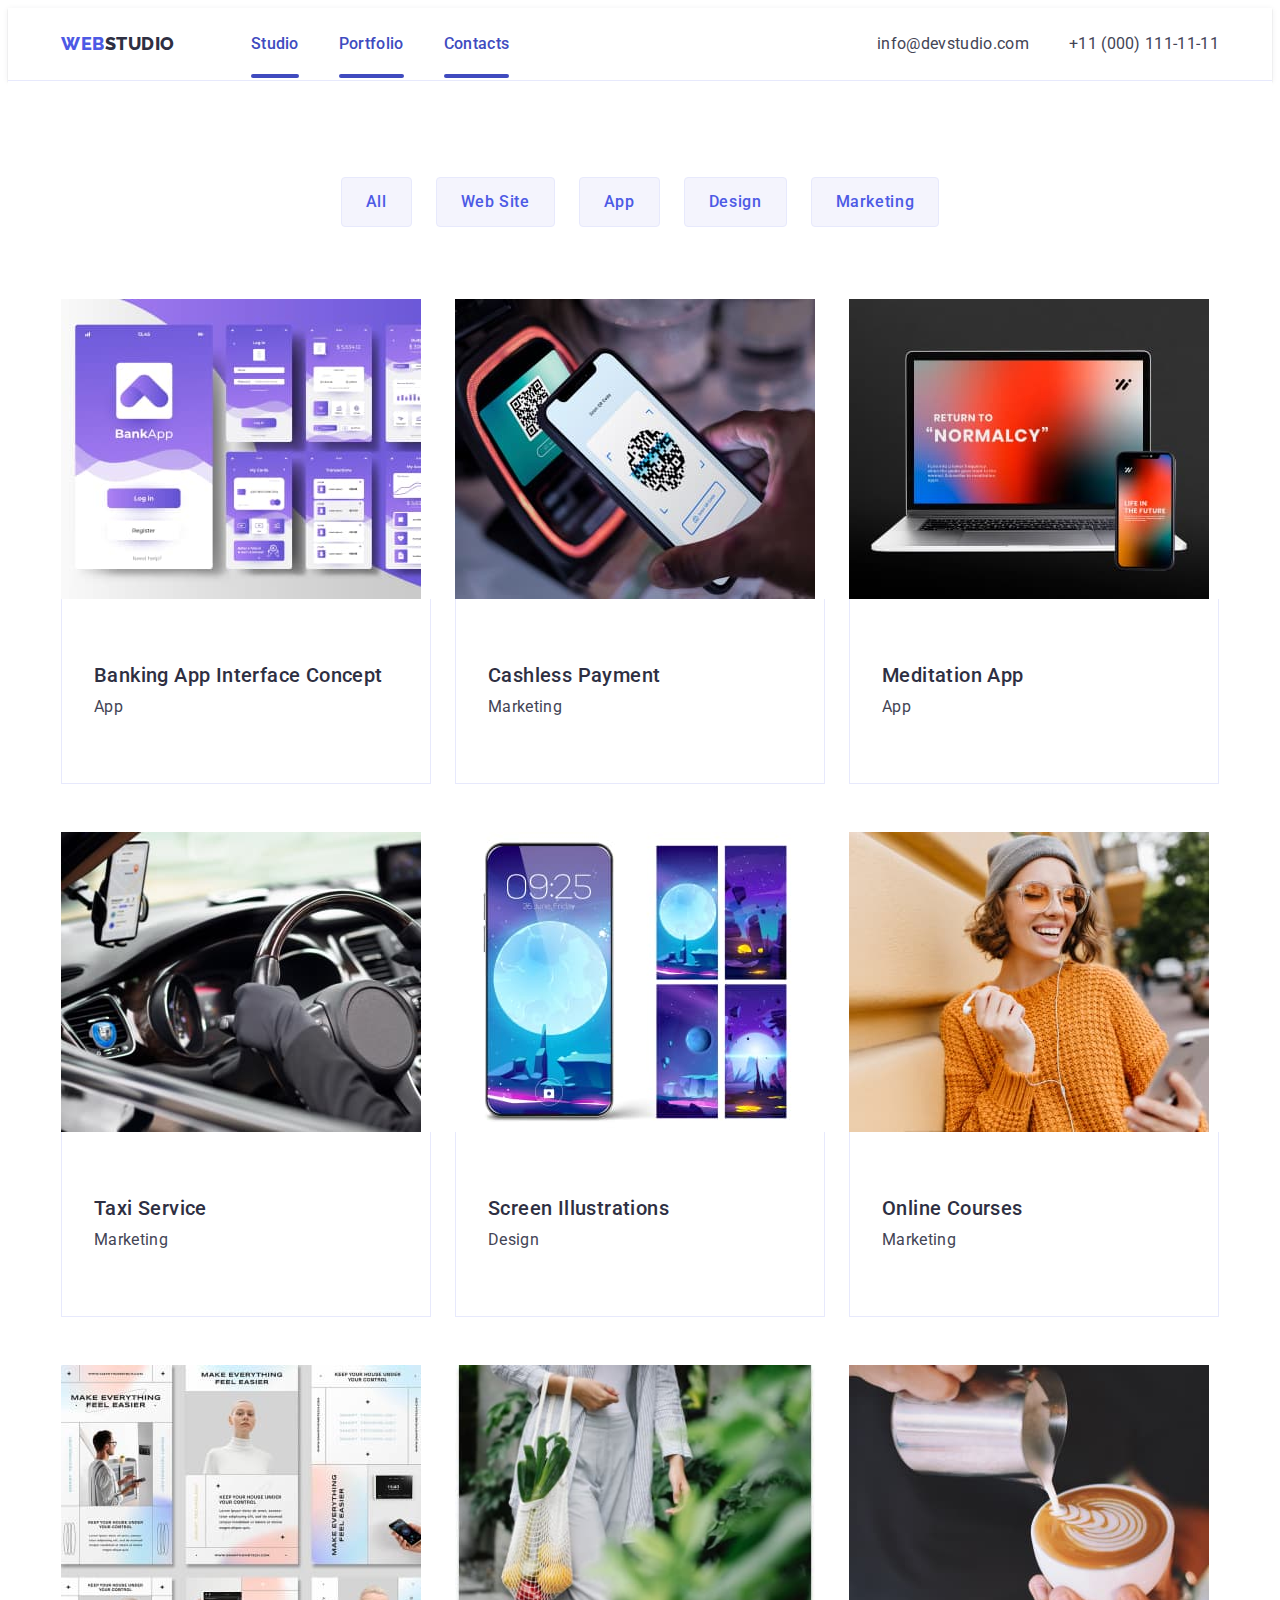
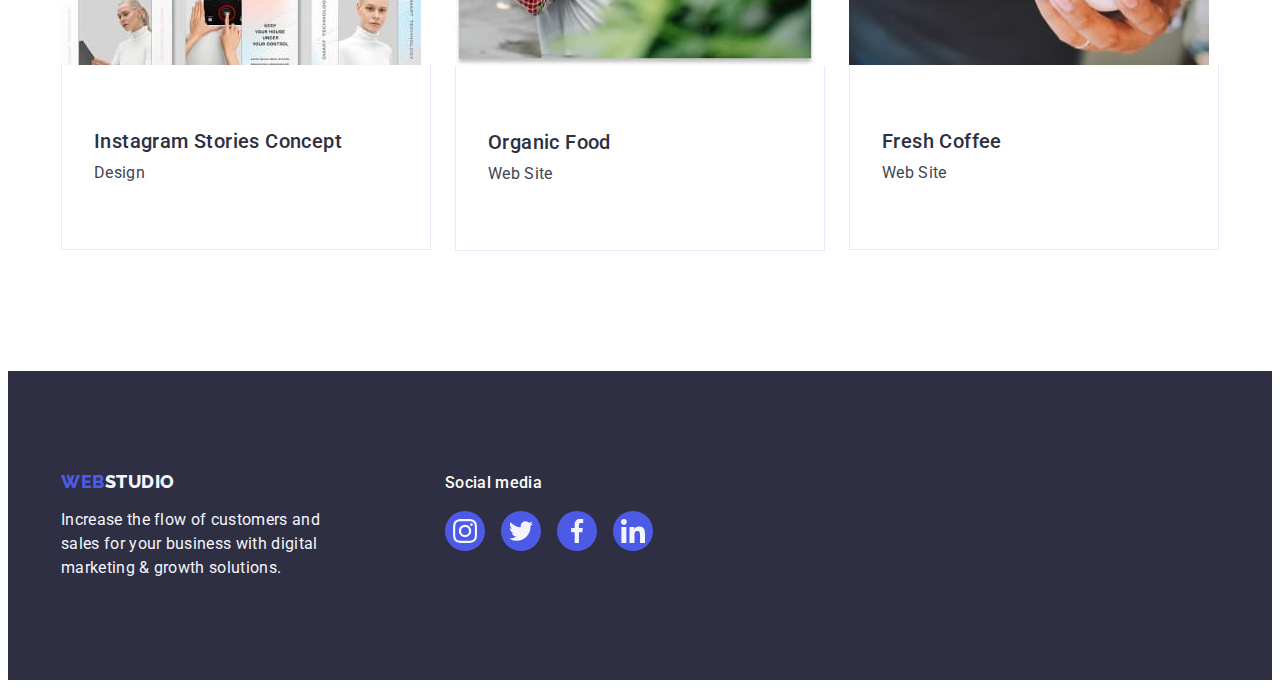
==== commit 7b0abaf7: "resubmit1" ====
--- a/portfolio.html
+++ b/portfolio.html
@@ -83,7 +83,7 @@
 
           <ul class="list portfolio-cards">
             <li class="item-portfolio-card">
-              <a class="link" href="">
+              <a class="portfolio-card-link link" href="">
                 <div class="cards-cover-wrap">
                   <img
                     src="./images/project-card-1.jpg"
@@ -91,13 +91,11 @@
                     width="360"
                     height="300"
                   />
-                  <div class="portfolio-cards-cover">
-                    <p class="portfolio-cards-cover-text">
-                      14 Stylish and User-Friendly App Design Concepts · Task
-                      Manager App · Calorie Tracker App · Exotic Fruit Ecommerce
-                      App · Cloud Storage App
-                    </p>
-                  </div>
+                  <p class="portfolio-cards-cover-text">
+                    14 Stylish and User-Friendly App Design Concepts · Task
+                    Manager App · Calorie Tracker App · Exotic Fruit Ecommerce
+                    App · Cloud Storage App
+                  </p>
                 </div>
                 <div class="portfolio-cards-total">
                   <h2 class="portfolio-cards-title">
@@ -108,7 +106,7 @@
               </a>
             </li>
             <li class="item-portfolio-card">
-              <a class="link" href="">
+              <a class="portfolio-card-link link" href="">
                 <div class="cards-cover-wrap">
                   <img
                     src="./images/project-card-2.jpg"
@@ -116,13 +114,11 @@
                     width="360"
                     height="300"
                   />
-                  <div class="portfolio-cards-cover">
-                    <p class="portfolio-cards-cover-text">
-                      14 Stylish and User-Friendly App Design Concepts · Task
-                      Manager App · Calorie Tracker App · Exotic Fruit Ecommerce
-                      App · Cloud Storage App
-                    </p>
-                  </div>
+                  <p class="portfolio-cards-cover-text">
+                    14 Stylish and User-Friendly App Design Concepts · Task
+                    Manager App · Calorie Tracker App · Exotic Fruit Ecommerce
+                    App · Cloud Storage App
+                  </p>
                 </div>
                 <div class="portfolio-cards-total">
                   <h2 class="portfolio-cards-title">Cashless Payment</h2>
@@ -131,7 +127,7 @@
               </a>
             </li>
             <li class="item-portfolio-card">
-              <a class="link" href="">
+              <a class="portfolio-card-link link" href="">
                 <div class="cards-cover-wrap">
                   <img
                     src="./images/project-card-3.jpg"
@@ -139,13 +135,11 @@
                     width="360"
                     height="300"
                   />
-                  <div class="portfolio-cards-cover">
-                    <p class="portfolio-cards-cover-text">
-                      14 Stylish and User-Friendly App Design Concepts · Task
-                      Manager App · Calorie Tracker App · Exotic Fruit Ecommerce
-                      App · Cloud Storage App
-                    </p>
-                  </div>
+                  <p class="portfolio-cards-cover-text">
+                    14 Stylish and User-Friendly App Design Concepts · Task
+                    Manager App · Calorie Tracker App · Exotic Fruit Ecommerce
+                    App · Cloud Storage App
+                  </p>
                 </div>
                 <div class="portfolio-cards-total">
                   <h2 class="portfolio-cards-title">Meditation App</h2>
@@ -154,7 +148,7 @@
               </a>
             </li>
             <li class="item-portfolio-card">
-              <a class="link" href="">
+              <a class="portfolio-card-link link" href="">
                 <div class="cards-cover-wrap">
                   <img
                     src="./images/project-card-4.jpg"
@@ -162,13 +156,11 @@
                     width="360"
                     height="300"
                   />
-                  <div class="portfolio-cards-cover">
-                    <p class="portfolio-cards-cover-text">
-                      14 Stylish and User-Friendly App Design Concepts · Task
-                      Manager App · Calorie Tracker App · Exotic Fruit Ecommerce
-                      App · Cloud Storage App
-                    </p>
-                  </div>
+                  <p class="portfolio-cards-cover-text">
+                    14 Stylish and User-Friendly App Design Concepts · Task
+                    Manager App · Calorie Tracker App · Exotic Fruit Ecommerce
+                    App · Cloud Storage App
+                  </p>
                 </div>
                 <div class="portfolio-cards-total">
                   <h2 class="portfolio-cards-title">Taxi Service</h2>
@@ -177,7 +169,7 @@
               </a>
             </li>
             <li class="item-portfolio-card">
-              <a class="link" href="">
+              <a class="portfolio-card-link link" href="">
                 <div class="cards-cover-wrap">
                   <img
                     src="./images/project-card-5.jpg"
@@ -185,13 +177,11 @@
                     width="360"
                     height="300"
                   />
-                  <div class="portfolio-cards-cover">
-                    <p class="portfolio-cards-cover-text">
-                      14 Stylish and User-Friendly App Design Concepts · Task
-                      Manager App · Calorie Tracker App · Exotic Fruit Ecommerce
-                      App · Cloud Storage App
-                    </p>
-                  </div>
+                  <p class="portfolio-cards-cover-text">
+                    14 Stylish and User-Friendly App Design Concepts · Task
+                    Manager App · Calorie Tracker App · Exotic Fruit Ecommerce
+                    App · Cloud Storage App
+                  </p>
                 </div>
                 <div class="portfolio-cards-total">
                   <h2 class="portfolio-cards-title">Screen Illustrations</h2>
@@ -200,7 +190,7 @@
               </a>
             </li>
             <li class="item-portfolio-card">
-              <a class="link" href="">
+              <a class="portfolio-card-link link" href="">
                 <div class="cards-cover-wrap">
                   <img
                     src="./images/project-card-6.jpg"
@@ -208,13 +198,11 @@
                     width="360"
                     height="300"
                   />
-                  <div class="portfolio-cards-cover">
-                    <p class="portfolio-cards-cover-text">
-                      14 Stylish and User-Friendly App Design Concepts · Task
-                      Manager App · Calorie Tracker App · Exotic Fruit Ecommerce
-                      App · Cloud Storage App
-                    </p>
-                  </div>
+                  <p class="portfolio-cards-cover-text">
+                    14 Stylish and User-Friendly App Design Concepts · Task
+                    Manager App · Calorie Tracker App · Exotic Fruit Ecommerce
+                    App · Cloud Storage App
+                  </p>
                 </div>
                 <div class="portfolio-cards-total">
                   <h2 class="portfolio-cards-title">Online Courses</h2>
@@ -223,7 +211,7 @@
               </a>
             </li>
             <li class="item-portfolio-card">
-              <a class="link" href="">
+              <a class="portfolio-card-link link" href="">
                 <div class="cards-cover-wrap">
                   <img
                     src="./images/project-card-7.jpg"
@@ -231,13 +219,11 @@
                     width="360"
                     height="300"
                   />
-                  <div class="portfolio-cards-cover">
-                    <p class="portfolio-cards-cover-text">
-                      14 Stylish and User-Friendly App Design Concepts · Task
-                      Manager App · Calorie Tracker App · Exotic Fruit Ecommerce
-                      App · Cloud Storage App
-                    </p>
-                  </div>
+                  <p class="portfolio-cards-cover-text">
+                    14 Stylish and User-Friendly App Design Concepts · Task
+                    Manager App · Calorie Tracker App · Exotic Fruit Ecommerce
+                    App · Cloud Storage App
+                  </p>
                 </div>
                 <div class="portfolio-cards-total">
                   <h2 class="portfolio-cards-title">
@@ -248,7 +234,7 @@
               </a>
             </li>
             <li class="item-portfolio-card">
-              <a class="link" href="">
+              <a class="portfolio-card-link link" href="">
                 <div class="cards-cover-wrap">
                   <img
                     src="./images/project-card-8.jpg"
@@ -256,13 +242,11 @@
                     width="360"
                     height="300"
                   />
-                  <div class="portfolio-cards-cover">
-                    <p class="portfolio-cards-cover-text">
-                      14 Stylish and User-Friendly App Design Concepts · Task
-                      Manager App · Calorie Tracker App · Exotic Fruit Ecommerce
-                      App · Cloud Storage App
-                    </p>
-                  </div>
+                  <p class="portfolio-cards-cover-text">
+                    14 Stylish and User-Friendly App Design Concepts · Task
+                    Manager App · Calorie Tracker App · Exotic Fruit Ecommerce
+                    App · Cloud Storage App
+                  </p>
                 </div>
                 <div class="portfolio-cards-total">
                   <h2 class="portfolio-cards-title">Organic Food</h2>
@@ -271,7 +255,7 @@
               </a>
             </li>
             <li class="item-portfolio-card">
-              <a class="link" href="">
+              <a class="portfolio-card-link link" href="">
                 <div class="cards-cover-wrap">
                   <img
                     src="./images/project-card-9.jpg"
@@ -279,13 +263,11 @@
                     width="360"
                     height="300"
                   />
-                  <div class="portfolio-cards-cover">
-                    <p class="portfolio-cards-cover-text">
-                      14 Stylish and User-Friendly App Design Concepts · Task
-                      Manager App · Calorie Tracker App · Exotic Fruit Ecommerce
-                      App · Cloud Storage App
-                    </p>
-                  </div>
+                  <p class="portfolio-cards-cover-text">
+                    14 Stylish and User-Friendly App Design Concepts · Task
+                    Manager App · Calorie Tracker App · Exotic Fruit Ecommerce
+                    App · Cloud Storage App
+                  </p>
                 </div>
                 <div class="portfolio-cards-total">
                   <h2 class="portfolio-cards-title">Fresh Coffee</h2>
--- a/css/styles.css
+++ b/css/styles.css
@@ -97,6 +97,8 @@
 
 .upper {
   padding: 24px 0;
+  box-shadow: 0px 2px 1px rgba(46, 47, 66, 0.08),
+    0px 1px 1px rgba(46, 47, 66, 0.16), 0px 1px 6px rgba(46, 47, 66, 0.08);
 }
 
 .header-nav {
@@ -152,6 +154,8 @@
 
 .navigation-link {
   padding: 24px 0 24px;
+  position: relative;
+  color: var(--color-pressed-state);
 }
 
 .navigation-link::after {
@@ -159,7 +163,7 @@
   position: absolute;
   left: 0;
   right: 0;
-  bottom: -24px;
+  bottom: -1px;
   width: 100%;
   height: 4px;
   border-radius: 2px;
@@ -189,7 +193,7 @@
   background-position: center;
   background-size: cover;
 
-  max-width: 100%;
+  max-width: 1440px;
   padding: 188px 0px;
   margin: 0 auto;
 }
@@ -304,6 +308,94 @@
 .activity-item {
 }
 
+.team {
+  background-color: var(--color-light-mode-background);
+  padding-top: 120px;
+  padding-bottom: 120px;
+}
+
+.team-list {
+  display: flex;
+  gap: 24px;
+}
+
+.team-list-item {
+  background-color: var(--color-team-card-background);
+  flex-basis: calc((100% - 3 * 24px) / 4);
+  border-radius: 0px 0px 4px 4px;
+  box-shadow: 0px 1px 6px rgba(46, 47, 66, 0.08),
+    0px 1px 1px rgba(46, 47, 66, 0.16), 0px 2px 1px rgba(46, 47, 66, 0.08);
+}
+
+.team-member {
+  padding: 32px 0;
+}
+
+.team-title {
+  color: var(--color-dark);
+  text-align: center;
+  font-size: 36px;
+  font-weight: 700;
+  line-height: 1.11;
+  letter-spacing: 0.02em;
+  text-transform: capitalize;
+  margin-bottom: 72px;
+}
+
+.team-subtitle {
+  color: var(--color-dark);
+  text-align: center;
+  font-size: 20px;
+  font-weight: 500;
+  line-height: 1.2;
+  letter-spacing: 0.02em;
+  margin-bottom: 8px;
+}
+
+.team-text {
+  color: var(--color-text);
+  text-align: center;
+  font-size: 16px;
+  font-weight: 400;
+  line-height: 1.5;
+  letter-spacing: 0.02em;
+  margin-bottom: 8px;
+}
+
+.team-member-social-list {
+  display: flex;
+  justify-content: center;
+  gap: 24px;
+}
+
+.team-member-social-item {
+  width: 40px;
+  height: 40px;
+}
+
+.team-member-social-link {
+  width: 100%;
+  height: 100%;
+  display: flex;
+  justify-content: center;
+  align-items: center;
+  background-color: var(--color-primary-brand);
+  border-radius: 50%;
+  transition: background-color 250ms cubic-bezier(0.4, 0, 0.2, 1);
+}
+
+.team-member-social-link:hover,
+.team-member-social-link:focus {
+  background-color: var(--color-pressed-state);
+}
+
+.team-member-social-icon {
+  display: flex;
+  justify-content: center;
+  align-items: center;
+  fill: var(--color-light-mode-background);
+}
+
 .customers {
   background-color: var(--color-customers-background);
   padding: 120px 0px;
@@ -327,107 +419,30 @@
 
 .customers-item {
   flex-basis: calc((100% - 5 * 24px) / 6);
-}
-
-.customers-icon {
-  display: inline-flex;
-  justify-content: center;
-  align-items: center;
-  fill: var(--color-subtitle-text);
-  border-radius: 4px;
-  border: 1px solid var(--color-subtitle-text);
-  transition: border 250ms cubic-bezier(0.4, 0, 0.2, 1),
-    fill 250ms cubic-bezier(0.4, 0, 0.2, 1);
-}
-
-.customers-icon:hover {
-  fill: var(--color-pressed-state);
-  border: 1px solid var(--color-pressed-state);
-}
-
-.team {
-  background-color: var(--color-light-mode-background);
-  padding-top: 120px;
-  padding-bottom: 120px;
-}
-
-.team-list {
-  display: flex;
-  gap: 24px;
-}
-
-.team-list-item {
-  background-color: var(--color-team-card-background);
-  flex-basis: calc((100% - 3 * 24px) / 4);
-  border-radius: 0px 0px 4px 4px;
-}
-
-.team-member {
-  padding: 32px 0;
-}
-
-.team-title {
-  color: var(--color-dark);
-  text-align: center;
-  font-size: 36px;
-  font-weight: 700;
-  line-height: 1.11;
-  letter-spacing: 0.02em;
-  text-transform: capitalize;
-  margin-bottom: 72px;
-}
-
-.team-subtitle {
-  color: var(--color-dark);
-  text-align: center;
-  font-size: 20px;
-  font-weight: 500;
-  line-height: 1.2;
-  letter-spacing: 0.02em;
-  margin-bottom: 8px;
-}
-
-.team-text {
-  color: var(--color-text);
-  text-align: center;
-  font-size: 16px;
-  font-weight: 400;
-  line-height: 1.5;
-  letter-spacing: 0.02em;
-  margin-bottom: 8px;
-}
-
-.team-member-social-list {
-  display: flex;
-  justify-content: center;
-  gap: 24px;
-}
-
-.team-member-social-item {
-  width: 40px;
-  height: 40px;
-}
-
-.team-member-social-link {
+  height: 88px;
+}
+
+.customers-link {
   width: 100%;
   height: 100%;
-  display: flex;
-  justify-content: center;
-  align-items: center;
-  background-color: var(--color-primary-brand);
-  border-radius: 50%;
-  transition: background-color 250ms cubic-bezier(0.4, 0, 0.2, 1);
-}
-
-.team-member-social-link:hover {
-  background-color: var(--color-pressed-state);
-}
-
-.team-member-social-icon {
-  display: flex;
-  justify-content: center;
-  align-items: center;
-  fill: var(--color-light-mode-background);
+  border: 1px solid #8e8f99;
+  border-radius: 4px;
+  display: flex;
+  align-items: center;
+  justify-content: center;
+  color: var(--color-subtitle-text);
+  transition: border-color 250ms cubic-bezier(0.4, 0, 0.2, 1),
+    color 250ms cubic-bezier(0.4, 0, 0.2, 1);
+}
+
+.customers-link:hover,
+.customers-link:focus {
+  color: var(--color-pressed-state);
+  border: 1px solid var(--color-pressed-state);
+}
+
+.customers-icon {
+  fill: currentColor;
 }
 
 .bottom {
@@ -487,11 +502,11 @@
   font-weight: 500;
   line-height: 1.5;
   letter-spacing: 0.02em;
+  margin-bottom: 16px;
 }
 .footer-social-media-list {
   display: flex;
   gap: 16px;
-  margin-top: 16px;
 }
 .footer-social-media-item {
   width: 40px;
@@ -508,7 +523,8 @@
   transition: background-color 250ms cubic-bezier(0.4, 0, 0.2, 1);
 }
 
-.footer-social-media-link:hover {
+.footer-social-media-link:hover,
+.footer-social-media-link:focus {
   background-color: var(--color-success);
 }
 
@@ -573,14 +589,18 @@
   transition: box-shadow 250ms cubic-bezier(0.4, 0, 0.2, 1);
 }
 
-.item-portfolio-card:hover,
-.item-portfolio-card:focus {
-  box-shadow: 0px 2px 2px 0px rgba(0, 0, 0, 0.12),
-  0px 2px 1px 0px rgba(0, 0, 0, 0.08), 0px 3px 1px 0px rgba(0, 0, 0, 0.1);  
-}
-
 .item-portfolio-card:hover .portfolio-cards-cover {
   transform: translateY(0);
+}
+
+.portfolio-card-link {
+  display: block;
+}
+
+.portfolio-card-link:hover,
+.portfolio-card-link:focus {
+  box-shadow: 0px 1px 60px rgba(46, 47, 66, 0.08),
+    0px 1px 1px rgba(46, 47, 66, 0.16), 0px 2px 1px rgba(46, 47, 66, 0.08);
 }
 
 .portfolio-cards-total {
@@ -612,7 +632,7 @@
   overflow: hidden;
 }
 
-.portfolio-cards-cover {
+.portfolio-cards-cover-text {
   position: absolute;
   top: 0;
   color: var(--color-light-mode-background);
@@ -620,8 +640,9 @@
   font-size: 16px;
   line-height: 1.5;
   letter-spacing: 0.02em;
-  height: 300px;
-  padding: 40px 32px 164px;
+  height: 100%;
+  width: 100%;
+  padding: 40px 32px;
   transform: translateY(100%);
   transition: transform 250ms cubic-bezier(0.4, 0, 0.2, 1);
 }
@@ -676,6 +697,7 @@
 }
 
 .modal-close-icon {
+  transition: fill 250ms cubic-bezier(0.4, 0, 0.2, 1);
 }
 
 .is-hidden {
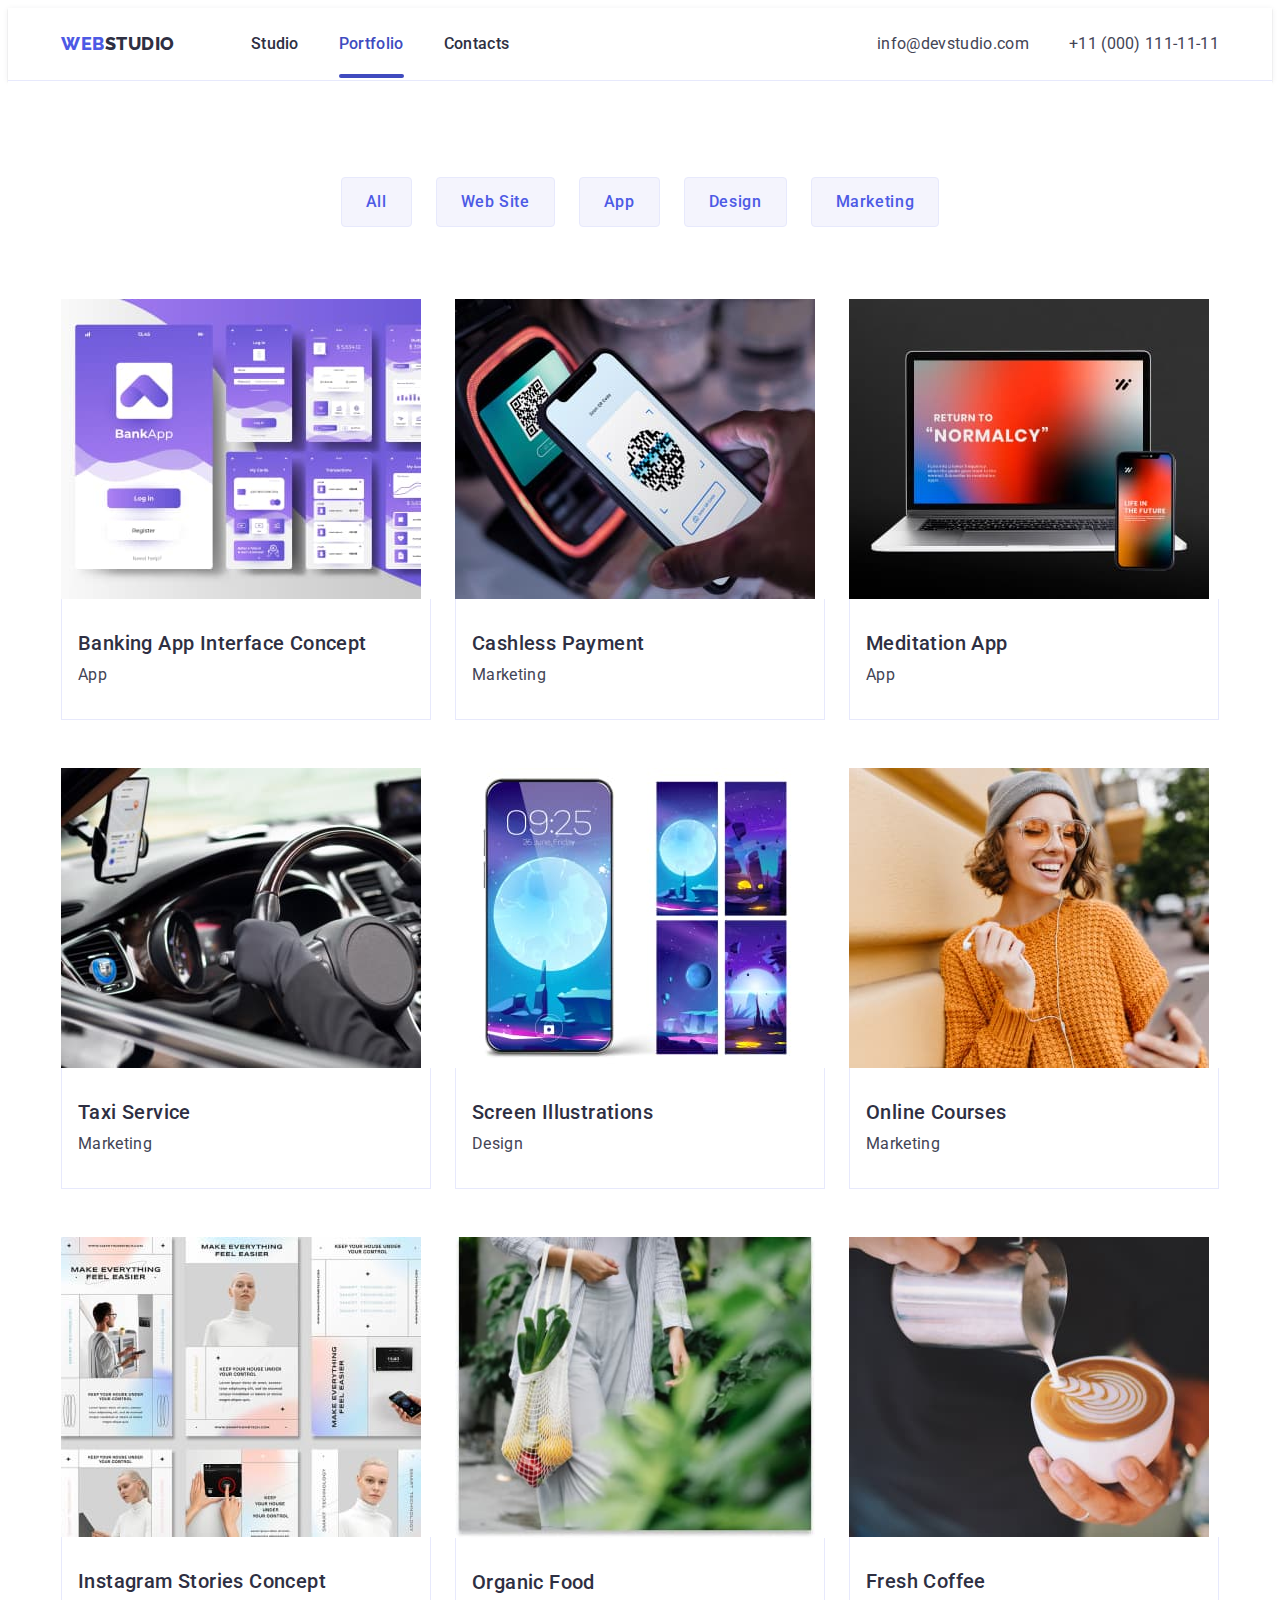
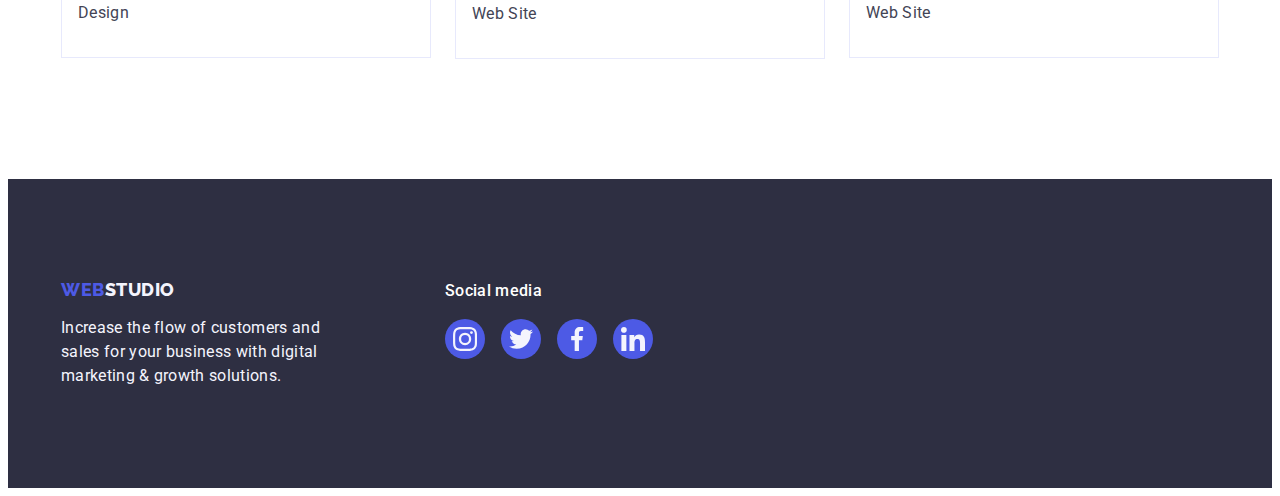
==== commit a40bc0e8: "resubmit7" ====
--- a/portfolio.html
+++ b/portfolio.html
@@ -31,7 +31,7 @@
               <a class="navigation-link link" href="./index.html">Studio</a>
             </li>
             <li class="navigation-item">
-              <a class="navigation-link link" href="./portfolio.html"
+              <a class="navigation-link current-page link" href="./portfolio.html"
                 >Portfolio</a
               >
             </li>
@@ -60,21 +60,21 @@
           <h1 class="visually-hidden">Portfolio</h1>
 
           <ul class="list filtr-btn">
-            <li>
+            <li class="filtr-btn-item">
               <button class="portfolio-filtr-btn" type="button">All</button>
             </li>
-            <li>
+            <li class="filtr-btn-item">
               <button class="portfolio-filtr-btn" type="button">
                 Web Site
               </button>
             </li>
-            <li>
+            <li class="filtr-btn-item">
               <button class="portfolio-filtr-btn" type="button">App</button>
             </li>
-            <li>
+            <li class="filtr-btn-item">
               <button class="portfolio-filtr-btn" type="button">Design</button>
             </li>
-            <li>
+            <li class="filtr-btn-item">
               <button class="portfolio-filtr-btn" type="button">
                 Marketing
               </button>
--- a/css/styles.css
+++ b/css/styles.css
@@ -143,22 +143,25 @@
 }
 
 .navigation-item {
-  position: relative;
   color: var(--color-dark);
   font-size: 16px;
   font-weight: 500;
   line-height: 1.5;
   letter-spacing: 0.02em;
-  transition: color 250ms cubic-bezier(0.4, 0, 0.2, 1);
 }
 
 .navigation-link {
   padding: 24px 0 24px;
+  transition: color 250ms cubic-bezier(0.4, 0, 0.2, 1);
+}
+
+.current-page {
   position: relative;
   color: var(--color-pressed-state);
-}
-
-.navigation-link::after {
+  transition: color 250ms cubic-bezier(0.4, 0, 0.2, 1);
+}
+
+.current-page::after {
   content: "";
   position: absolute;
   left: 0;
@@ -563,7 +566,7 @@
   padding: 12px 24px;
   transition: color 250ms cubic-bezier(0.4, 0, 0.2, 1),
     background-color 250ms cubic-bezier(0.4, 0, 0.2, 1),
-    border 250ms cubic-bezier(0.4, 0, 0.2, 1),
+    border-color 250ms cubic-bezier(0.4, 0, 0.2, 1),
     box-shadow 250ms cubic-bezier(0.4, 0, 0.2, 1);
 }
 
@@ -586,20 +589,24 @@
 
 .item-portfolio-card {
   flex-basis: calc((100% - 48px) / 3);
-  transition: box-shadow 250ms cubic-bezier(0.4, 0, 0.2, 1);
-}
-
-.item-portfolio-card:hover .portfolio-cards-cover {
+}
+
+.portfolio-card-link:hover .portfolio-cards-cover-text {
+  transform: translateY(0);
+}
+
+.portfolio-card-link:focus .portfolio-cards-cover-text {
   transform: translateY(0);
 }
 
 .portfolio-card-link {
   display: block;
+  transition: box-shadow 250ms cubic-bezier(0.4, 0, 0.2, 1);
 }
 
 .portfolio-card-link:hover,
 .portfolio-card-link:focus {
-  box-shadow: 0px 1px 60px rgba(46, 47, 66, 0.08),
+  box-shadow: 0px 1px 6px rgba(46, 47, 66, 0.08),
     0px 1px 1px rgba(46, 47, 66, 0.16), 0px 2px 1px rgba(46, 47, 66, 0.08);
 }
 
@@ -615,7 +622,7 @@
   font-weight: 500;
   line-height: 1.2;
   letter-spacing: 0.02em;
-  margin: 32px 16px 8px;
+  margin-bottom: 8px;
 }
 
 .portfolio-cards-text {
@@ -624,7 +631,6 @@
   font-weight: 400;
   line-height: 1.5;
   letter-spacing: 0.02em;
-  margin: 0px 16px 32px;
 }
 
 .cards-cover-wrap {
